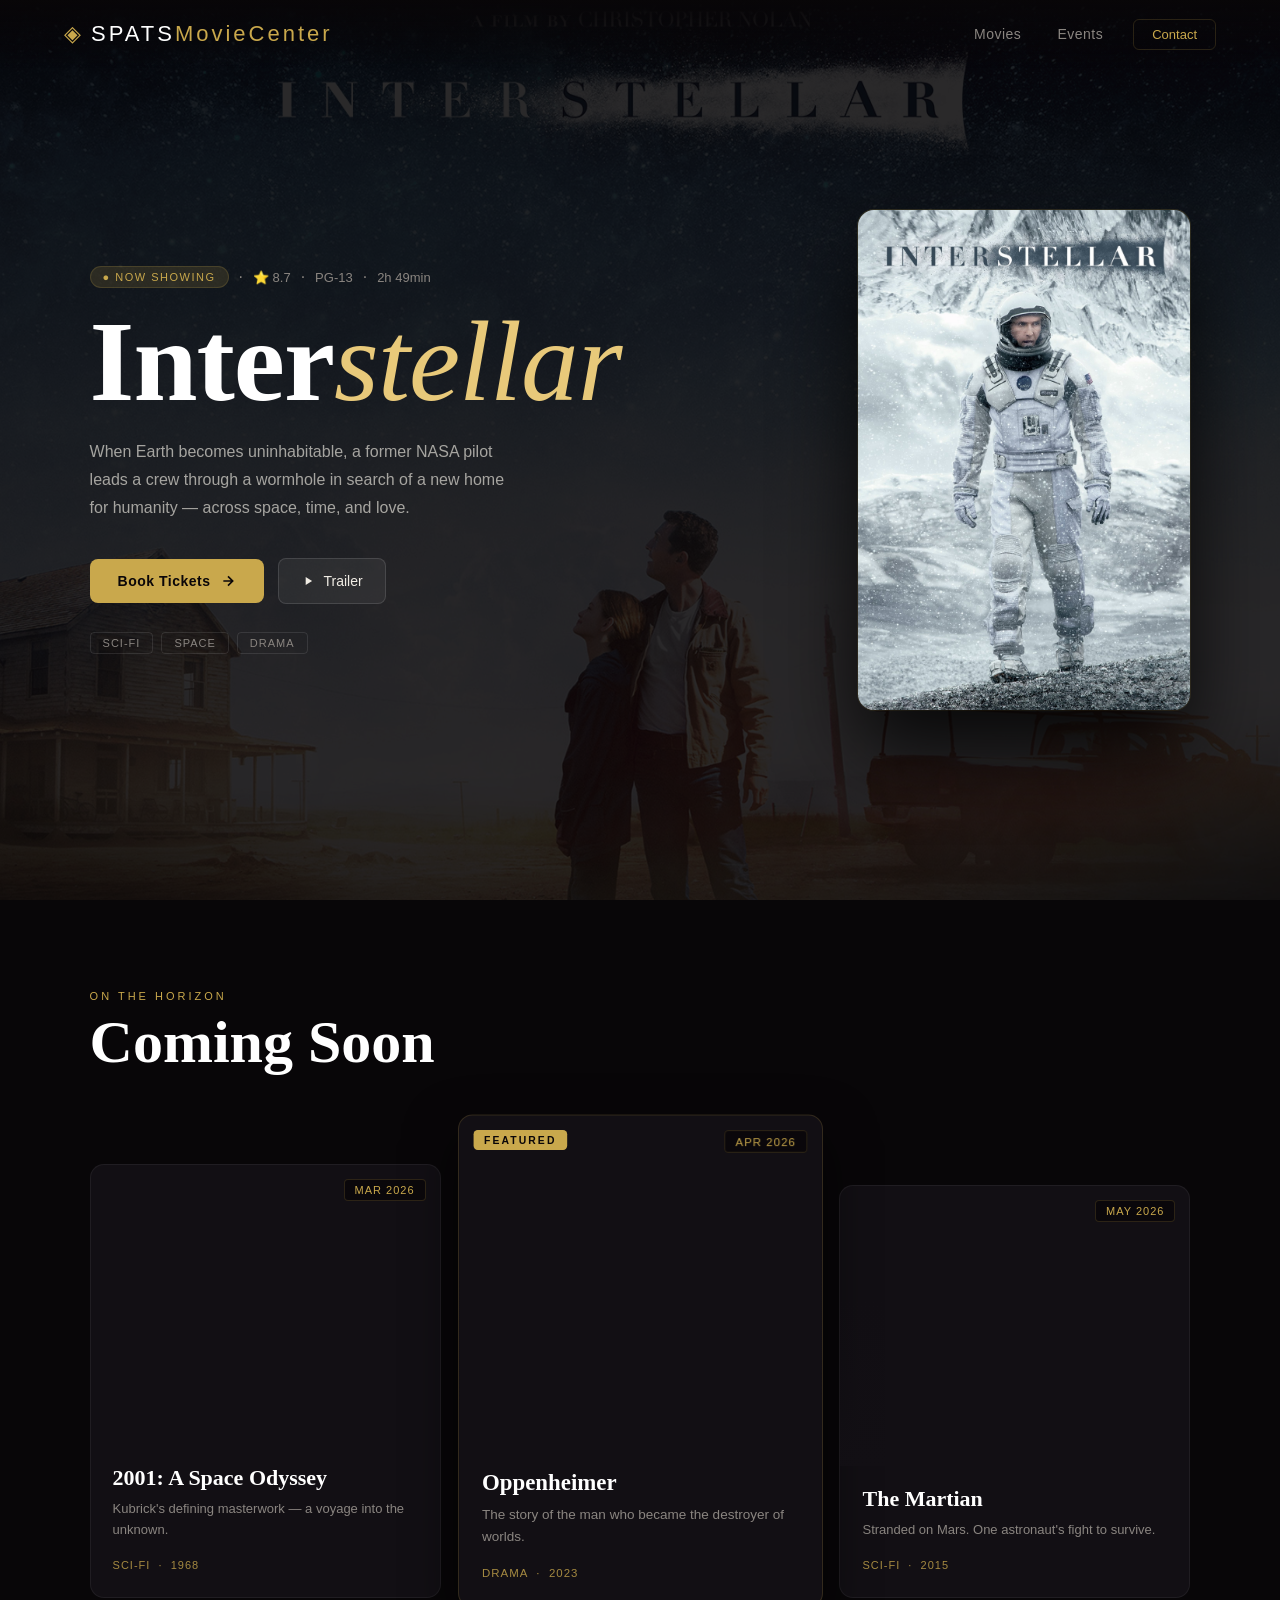
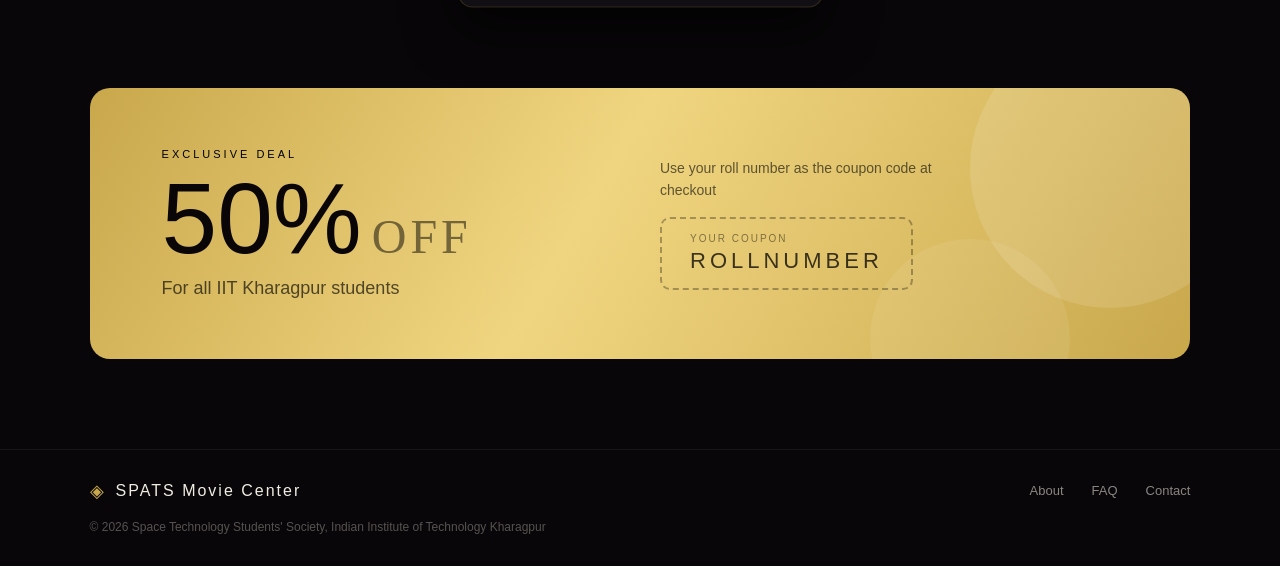
==== index.html @ d254f1b9 "Rename index2.html to index.html" ====
<!DOCTYPE html>
<html lang="en">
<head>
    <meta charset="UTF-8">
    <meta name="description" content="SPATS Movie Center">
    <title>SPATS Movie Center</title>
    <link rel="stylesheet" href="index.css">
</head>
<body>
    <header class="header" id="header">
        <a href="index2.html" class="logo">
            <span class="logo-icon">◈</span>
            <span class="logo-text">SPATS<em>MovieCenter</em></span>
        </a>
        <nav class="nav">
            <a href="#" class="nav-link">Movies</a>
            <a href="#" class="nav-link">Events</a>
            <a href="mailto:dhairyadubey567@gmail.com" class="nav-cta">Contact</a>
        </nav>
    </header>

    <section class="hero">
        <div class="hero-bg">
            <img src="background image.jpg" alt="" class="hero-bg-img">
        </div>

        <div class="hero-content">
            <div class="hero-meta">
                <span class="badge">● Now Showing</span>
                <span class="dot-sep">·</span>
                <span class="meta-item">⭐ 8.7</span>
                <span class="dot-sep">·</span>
                <span class="meta-item">PG-13</span>
                <span class="dot-sep">·</span>
                <span class="meta-item">2h 49min</span>
            </div>
            <h1 class="hero-title">Inter<em>stellar</em></h1>
            <p class="hero-synopsis">When Earth becomes uninhabitable, a former NASA pilot leads a crew through a wormhole in search of a new home for humanity — across space, time, and love.</p>
            <div class="hero-actions">
                <a href="booking.html" class="btn-primary">
                    Book Tickets
                    <svg width="16" height="16" viewBox="0 0 24 24" fill="none" stroke="currentColor" stroke-width="2.5"><path d="M5 12h14M12 5l7 7-7 7"/></svg>
                </a>
                <a href="https://youtu.be/zSWdZVtXT7E?si=IjNlCBzVn42P5jB4">
                    <button class="btn-ghost" >
                    <svg width="14" height="14" viewBox="0 0 24 24" fill="currentColor"><path d="M8 5v14l11-7z"/></svg>
                    Trailer
                    </button>
                </a>
            </div>
            <div class="hero-tags">
                <span>Sci-Fi</span>
                <span>Space</span>
                <span>Drama</span>
            </div>
        </div>

        <div class="hero-poster">
            <a href="booking.html">
                <div class="poster-wrap">
                    <img src="hero-image.jpg" alt="Interstellar" class="poster-img">
                   
                </div>
            </a>
        </div>

    </section>

    <section class="upcoming">
        <div class="section-header">
            <p class="hint">On the Horizon</p>
            <h2 class="section-title">Coming Soon</h2>
        </div>
        <div class="cards-grid">
            <article class="movie-card">
                <div class="card-img a-2001">
                    <div class="card-date">Mar 2026</div>
                </div>
                <div class="card-body">
                    <h3>2001: A Space Odyssey</h3>
                    <p>Kubrick's defining masterwork — a voyage into the unknown.</p>
                    <span class="card-genre">Sci-Fi &nbsp;·&nbsp; 1968</span>
                </div>
            </article>
            <article class="movie-card featured-card">
                <div class="card-img Oppenheimer">
                    <div class="card-date">Apr 2026</div>
                    <div class="featured-tag">Featured</div>
                </div>
                <div class="card-body">
                    <h3>Oppenheimer</h3>
                    <p>The story of the man who became the destroyer of worlds.</p>
                    <span class="card-genre">Drama &nbsp;·&nbsp; 2023</span>
                </div>
            </article>
            <article class="movie-card">
                <div class="card-img Martian">
                    <div class="card-date">May 2026</div>
                </div>
                <div class="card-body">
                    <h3>The Martian</h3>
                    <p>Stranded on Mars. One astronaut's fight to survive.</p>
                    <span class="card-genre">Sci-Fi &nbsp;·&nbsp; 2015</span>
                </div>
            </article>
        </div>
    </section>

    <section class="offer-banner">
        <div class="offer-inner">
            <div class="offer-left">
                <p class="hint" style="color:black">Exclusive Deal</p>
                <div class="offer-headline">
                    <span class="offer-pct">50%</span>
                    <span class="offer-off">OFF</span>
                </div>
                <p class="offer-sub">For all IIT Kharagpur students</p>
            </div>
            <div class="offer-right">
                <p class="offer-instruction">Use your roll number as the coupon code at checkout</p>
                <div class="coupon-box">
                    <span class="coupon-label">Your Coupon</span>
                    <span class="coupon-value">ROLLNUMBER</span>
                </div>
            </div>
        </div>
    </section>

    <footer class="footer">
        <div class="footer-inner">
            <div class="footer-brand">
                <span class="logo-icon">◈</span>
                <span>SPATS Movie Center</span>
            </div>
            <nav class="footer-nav">
                <a href="#">About</a>
                <a href="#">FAQ</a>
                <a href="mailto:dhairyadubey567@gmail.com">Contact</a>
            </nav>
            <p class="copyright">© 2026 Space Technology Students' Society, Indian Institute of Technology Kharagpur</p>
        </div>
    </footer>

    <script src="index-script.js"></script>
</body>
</html>
---- index.css ----
:root {
    --bg:        #080608;
    --bg-2:      #0e0b0f;
    --bg-card:   #120f14;
    --gold:      #c9a84c;
    --gold-lt:   #e8c97a;
    --gold-dim:  rgba(201,168,76,0.15);
    --text:      #f0ece4;
    --text-muted:#8a8580;
    --border:    rgba(201,168,76,0.18);
    --white:     #fff;
    --radius:    14px;
    --transition: 0.35s cubic-bezier(0.16,1,0.3,1);
}

*, *::before, *::after { margin:0; padding:0; box-sizing:border-box; }

html { scroll-behavior: smooth; }

body {
    background: var(--bg);
    font-family: 'DM Sans', sans-serif;
    color: var(--text);
    overflow-x: hidden;
}

.header {
    position: fixed;
    top: 0; left: 0; right: 0;
    z-index: 500;
    display: flex;
    align-items: center;
    justify-content: space-between;
    padding: 0 clamp(20px,5vw,72px);
    height: 68px;
    background: linear-gradient(180deg, rgba(8,6,8,0.98) 0%, rgba(8,6,8,0.0) 100%);
    transition: background var(--transition), backdrop-filter var(--transition);
}
.header.scrolled {
    background: rgba(8,6,8,0.96);
    backdrop-filter: blur(14px);
    border-bottom: 1px solid var(--border);
}

.logo {
    display: flex;
    align-items: center;
    gap: 10px;
    text-decoration: none;
    color: var(--text);
}
.logo-icon {
    font-size: 22px;
    color: var(--gold);
    line-height: 1;
}
.logo-text {
    font-family: sans-serif;
    font-size: 22px;
    letter-spacing: 3px;
    color: var(--white);
}
.logo-text em {
    font-style: normal;
    color: var(--gold);
}

.nav {
    display: flex;
    align-items: center;
    gap: 8px;
}
.nav-link {
    text-decoration: none;
    color: var(--text-muted);
    font-size: 14px;
    font-weight: 400;
    letter-spacing: 0.5px;
    padding: 6px 14px;
    border-radius: 6px;
    transition: color var(--transition);
}
.nav-link:hover { color: var(--text); }
.nav-cta {
    text-decoration: none;
    font-size: 13px;
    font-weight: 500;
    color: var(--gold);
    border: 1px solid var(--border);
    padding: 7px 18px;
    border-radius: 6px;
    margin-left: 8px;
    transition: background var(--transition), color var(--transition);
}
.nav-cta:hover {
    background: var(--gold-dim);
    color: var(--gold-lt);
}

.hero {
    position: relative;
    min-height: 100svh;
    display: flex;
    align-items: center;
    justify-content: space-between;
    padding: 100px clamp(24px,7vw,96px) 80px;
    gap: 40px;
    overflow: hidden;
}
.hero-bg {
    position: absolute;
    inset: 0;
}
.hero-bg-img {
    width: 100%;
    height: 100%;
    object-fit: cover;
    object-position: center 20%;
    opacity: 0.14;
    transform: scale(1.05);
    transition: transform 8s ease;
}


.hero-content {
    position: relative;
    z-index: 2;
    flex: 1 1 480px;
    max-width: 580px;
    animation: fade-up 1s cubic-bezier(0.16,1,0.3,1) both;
}
@keyframes fade-up {
    from { opacity:0; transform:translateY(30px); }
    to   { opacity:1; transform:translateY(0); }
}

.hero-meta {
    display: flex;
    align-items: center;
    gap: 10px;
    margin-bottom: 20px;
    flex-wrap: wrap;
}
.badge {
    font-size: 11px;
    font-weight: 500;
    letter-spacing: 1.5px;
    text-transform: uppercase;
    color: var(--gold);
    background: var(--gold-dim);
    border: 1px solid var(--border);
    padding: 4px 12px;
    border-radius: 20px;
}
.dot-sep { color: var(--text-muted); font-size: 16px; }
.meta-item { font-size: 13px; color: var(--text-muted); }

.hero-title {
    font-family: 'Cormorant Garamond', serif;
    font-size: clamp(64px, 9vw, 120px);
    font-weight: 600;
    line-height: 0.92;
    letter-spacing: -1px;
    color: var(--white);
    margin-bottom: 24px;
}
.hero-title em {
    font-style: italic;
    font-weight: 300;
    color: var(--gold-lt);
}

.hero-synopsis {
    font-size: clamp(14px,1.6vw,16px);
    line-height: 1.75;
    color: rgba(240,236,228,0.65);
    max-width: 420px;
    margin-bottom: 36px;
}

.hero-actions {
    display: flex;
    align-items: center;
    gap: 14px;
    flex-wrap: wrap;
    margin-bottom: 28px;
}

.btn-primary {
    display: inline-flex;
    align-items: center;
    gap: 10px;
    text-decoration: none;
    background: var(--gold);
    color: #0a0608;
    font-size: 14px;
    font-weight: 600;
    letter-spacing: 0.5px;
    padding: 14px 28px;
    border-radius: 8px;
    transition: background var(--transition), transform var(--transition), box-shadow var(--transition);
    box-shadow: 0 0 0 rgba(201,168,76,0);
}
.btn-primary:hover {
    background: var(--gold-lt);
    transform: translateY(-2px);
    box-shadow: 0 12px 32px rgba(201,168,76,0.35);
}

.btn-ghost {
    display: inline-flex;
    align-items: center;
    gap: 8px;
    background: rgba(255,255,255,0.06);
    border: 1px solid rgba(255,255,255,0.12);
    color: var(--text);
    font-size: 14px;
    font-family: 'DM Sans', sans-serif;
    font-weight: 400;
    padding: 14px 22px;
    border-radius: 8px;
    cursor: pointer;
    transition: background var(--transition), border-color var(--transition);
}
.btn-ghost:hover {
    background: rgba(255,255,255,0.1);
    border-color: rgba(255,255,255,0.2);
}

.hero-tags {
    display: flex;
    gap: 8px;
    flex-wrap: wrap;
}
.hero-tags span {
    font-size: 11px;
    letter-spacing: 1px;
    text-transform: uppercase;
    color: var(--text-muted);
    border: 1px solid rgba(255,255,255,0.1);
    padding: 4px 12px;
    border-radius: 4px;
}


.hero-poster {
    position: relative;
    z-index: 2;
    flex: 0 0 auto;
    animation: fade-up 1.1s 0.15s cubic-bezier(0.16,1,0.3,1) both;
}
.hero-poster a { display: block; }
.poster-wrap {
    position: relative;
    border-radius: 16px;
    overflow: hidden;
    box-shadow: 0 40px 80px rgba(0,0,0,0.8), 0 0 0 1px rgba(201,168,76,0.2);
}
.poster-img {
    display: block;
    width: clamp(200px, 26vw, 360px);
    aspect-ratio: 2/3;
    object-fit: cover;
    transition: transform 0.6s ease;
}
.poster-wrap:hover .poster-img { transform: scale(1.03); }


.upcoming {
    padding: clamp(60px,10vh,120px) clamp(24px,7vw,96px);
    position: relative;
}

.section-header {
    margin-bottom: 52px;
}
.hint {
    font-size: 11px;
    letter-spacing: 3px;
    text-transform: uppercase;
    color: var(--gold);
    margin-bottom: 10px;
}
.section-title {
    font-family: 'Cormorant Garamond', serif;
    font-size: clamp(36px,5vw,60px);
    font-weight: 600;
    color: var(--white);
    line-height: 1;
}

.cards-grid {
    display: grid;
    grid-template-columns: repeat(3, 1fr);
    gap: 24px;
    align-items: end;
}

.movie-card {
    background: var(--bg-card);
    border: 1px solid rgba(255,255,255,0.06);
    border-radius: var(--radius);
    overflow: hidden;
    cursor: pointer;
    transition: transform var(--transition), box-shadow var(--transition), border-color var(--transition);
}
.movie-card:hover {
    transform: translateY(-6px);
    box-shadow: 0 24px 60px rgba(0,0,0,0.7);
    border-color: var(--border);
}

.featured-card {
    transform: scale(1.04);
    border-color: var(--border);
    box-shadow: 0 20px 50px rgba(0,0,0,0.6);
}
.featured-card:hover {
    transform: scale(1.04) translateY(-6px);
}

.card-img {
    position: relative;
    height: 280px;
    background-size: cover;
    background-position: center top;
    overflow: hidden;
}
.card-img::after {
    content: '';
    position: absolute;
    bottom: 0; left: 0; right: 0;
    height: 60%;
    background: linear-gradient(transparent, rgba(18,15,20,0.95));
}
.a-2001 {
    background-image: url(https://i.pinimg.com/originals/8b/ee/c3/8beec3eebb80ba4d758aa7ba9daf0739.jpg);
}
.Oppenheimer {
    background-image: url(https://c8.alamy.com/comp/2T2GNYE/oppenheimer-cillian-murphy-poster-2T2GNYE.jpg);
    height: 320px;
}
.Martian {
    background-image: url(https://tse2.mm.bing.net/th/id/OIP.RZXt0v5ZnYUtTtNdzAMvlQHaK-?rs=1&pid=ImgDetMain&o=7&rm=3);
}
.card-date {
    position: absolute;
    top: 14px; right: 14px;
    z-index: 2;
    font-size: 11px;
    letter-spacing: 1px;
    text-transform: uppercase;
    background: rgba(8,6,8,0.75);
    border: 1px solid var(--border);
    color: var(--gold);
    padding: 4px 10px;
    border-radius: 4px;
    backdrop-filter: blur(4px);
}
.featured-tag {
    position: absolute;
    top: 14px; left: 14px;
    z-index: 2;
    font-size: 10px;
    letter-spacing: 2px;
    text-transform: uppercase;
    background: var(--gold);
    color: #0a0608;
    font-weight: 700;
    padding: 4px 10px;
    border-radius: 4px;
}
.card-body {
    padding: 20px 22px 24px;
}
.card-body h3 {
    font-family:  serif;
    font-size: 22px;
    font-weight: 600;
    color: var(--white);
    margin-bottom: 8px;
    line-height: 1.2;
}
.card-body p {
    font-size: 13px;
    color: var(--text-muted);
    line-height: 1.6;
    margin-bottom: 14px;
}
.card-genre {
    font-size: 11px;
    letter-spacing: 1px;
    text-transform: uppercase;
    color: var(--gold);
    opacity: 0.8;
}

.offer-banner {
    margin: 0 clamp(24px,7vw,96px) clamp(60px,10vh,120px);
    border-radius: 20px;
    overflow: hidden;
    background: linear-gradient(120deg, #c9a84c 0%, #f0d580 45%, #c9a84c 100%);
    position: relative;
}
.offer-inner {
    display: flex;
    align-items: center;
    justify-content: space-between;
    padding: clamp(36px,5vw,60px) clamp(32px,6vw,72px);
    gap: 40px;
    flex-wrap: wrap;
    position: relative;
    z-index: 2;
}
.offer-left { flex: 1; min-width: 200px; }
.offer-left .hint { color: rgba(0,0,0,0.5); margin-bottom: 8px; }
.offer-headline {
    display: flex;
    align-items: baseline;
    gap: 10px;
    line-height: 1;
    margin-bottom: 10px;
}
.offer-pct {
    font-family: 'Bebas Neue', sans-serif;
    font-size: clamp(64px,10vw,100px);
    color: #0a0608;
    line-height: 1;
}
.offer-off {
    font-family: 'Cormorant Garamond', serif;
    font-size: clamp(28px,4vw,48px);
    font-weight: 300;
    color: rgba(0,0,0,0.5);
    letter-spacing: 4px;
}
.offer-sub {
    font-size: clamp(14px,2vw,18px);
    color: rgba(0,0,0,0.65);
    font-weight: 400;
}

.offer-right {
    flex: 1;
    min-width: 220px;
    display: flex;
    flex-direction: column;
    align-items: flex-start;
    gap: 16px;
}
.offer-instruction {
    font-size: 14px;
    color: rgba(0,0,0,0.6);
    max-width: 280px;
    line-height: 1.6;
}
.coupon-box {
    border: 2px dashed rgba(0,0,0,0.3);
    border-radius: 10px;
    padding: 14px 28px;
    display: flex;
    flex-direction: column;
    gap: 4px;
}
.coupon-label {
    font-size: 10px;
    letter-spacing: 2px;
    text-transform: uppercase;
    color: rgba(0,0,0,0.45);
}
.coupon-value {
    font-family: 'Bebas Neue', sans-serif;
    font-size: 22px;
    letter-spacing: 4px;
    color: rgba(0,0,0,0.75);
}

/* decorative shape */
.offer-banner::before {
    content: '';
    position: absolute;
    top: -60px; right: -60px;
    width: 280px;
    height: 280px;
    border-radius: 50%;
    background: rgba(255,255,255,0.12);
    pointer-events: none;
}
.offer-banner::after {
    content: '';
    position: absolute;
    bottom: -80px; right: 120px;
    width: 200px;
    height: 200px;
    border-radius: 50%;
    background: rgba(255,255,255,0.07);
    pointer-events: none;
}

.footer {
    border-top: 1px solid rgba(255,255,255,0.06);
    padding: 32px clamp(24px,7vw,96px);
}
.footer-inner {
    display: flex;
    align-items: center;
    justify-content: space-between;
    flex-wrap: wrap;
    gap: 20px;
}
.footer-brand {
    display: flex;
    align-items: center;
    gap: 10px;
    font-family: 'Bebas Neue', sans-serif;
    font-size: 16px;
    letter-spacing: 2px;
    color: var(--text);
}
.footer-brand .logo-icon { color: var(--gold); font-size: 18px; }
.footer-nav {
    display: flex;
    gap: 28px;
    flex-wrap: wrap;
}
.footer-nav a {
    text-decoration: none;
    font-size: 13px;
    color: var(--text-muted);
    transition: color 0.2s;
}
.footer-nav a:hover { color: var(--gold); }
.copyright {
    font-size: 12px;
    color: rgba(138,133,128,0.6);
    width: 100%;
}


@media (max-width: 1000px) {
    .hero {
        flex-direction: column;
        justify-content: flex-end;
        padding-bottom: 60px;
    }
    .hero-content {
        max-width: 100%;
        order: 2;
    }
    .hero-poster {
        order: 1;
        max-width: 100%;
    }
    .hero-bg-img { opacity: 0.22; }
    .cards-grid {
        display: flex;
        flex-direction: column;
        align-items: center;
        justify-content: center;
    }
}

@media (max-width: 920px) {
    .cards-grid { max-width: 100%; }
    .offer-inner {
        flex-direction: column;
        gap: 24px;
    }
    .offer-right { width: 100%; }
    .footer-inner { flex-direction: column; align-items: flex-start; gap: 16px; }
    .footer-nav { gap: 18px; }
}

@media (max-width: 480px) {
    .hero-title { font-size: 56px; }
    .hero-actions { flex-direction: column;  }
    .btn-primary, .btn-ghost { width: 100%; justify-content: center; }
}
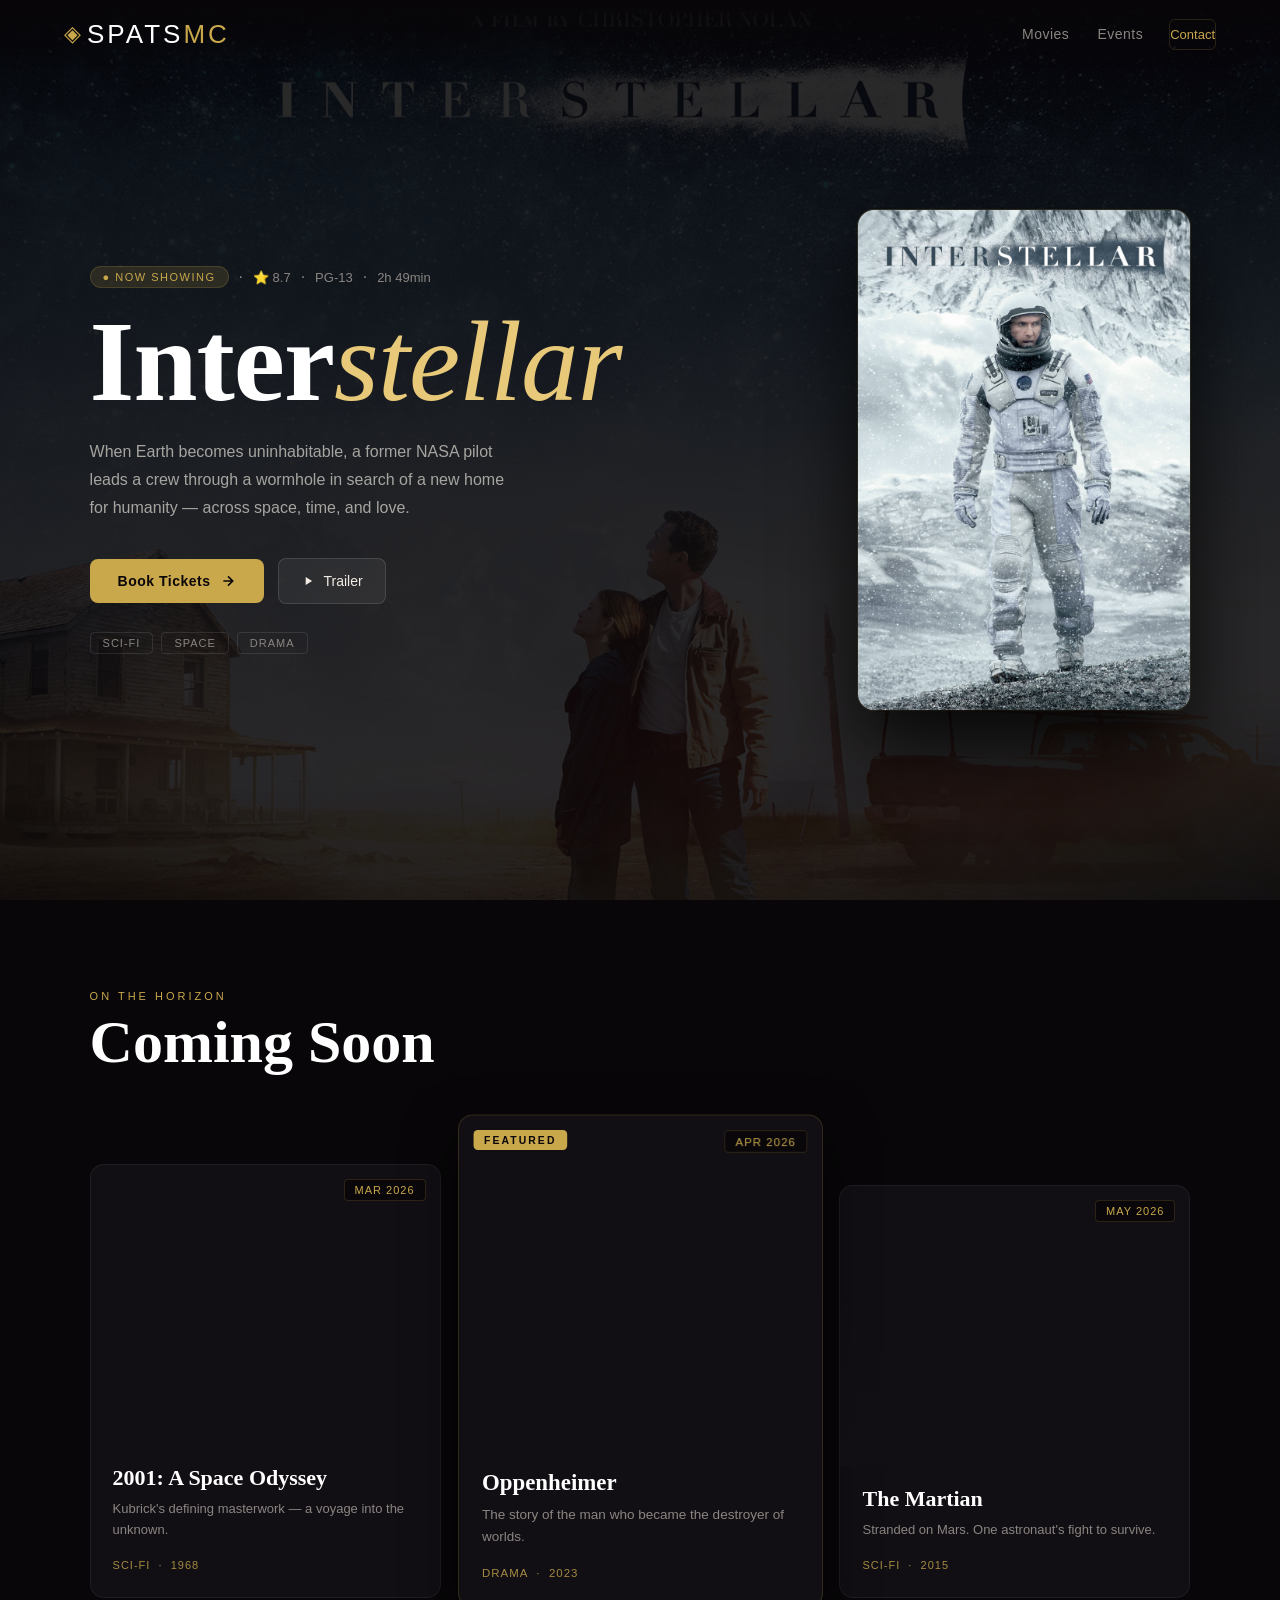
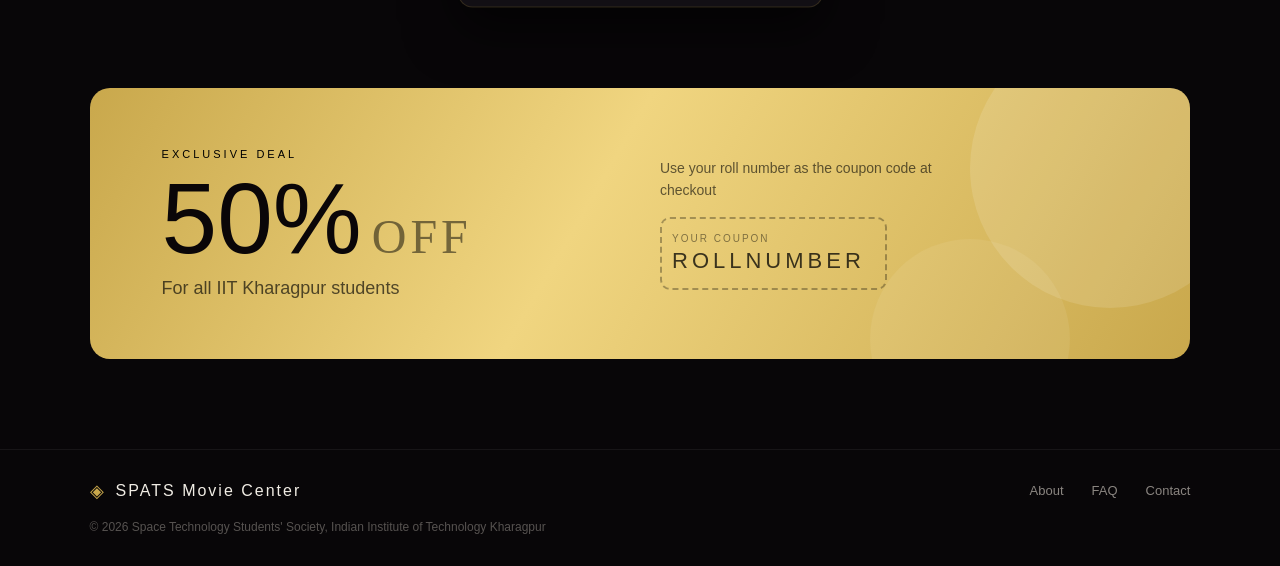
==== commit 94c290ca: "Update logo text and trailer button in index.html" ====
--- a/index.html
+++ b/index.html
@@ -3,6 +3,7 @@
 <head>
     <meta charset="UTF-8">
     <meta name="description" content="SPATS Movie Center">
+    <meta name="viewport" content="width=device-width,initial-scale=1.0">
     <title>SPATS Movie Center</title>
     <link rel="stylesheet" href="index.css">
 </head>
@@ -10,7 +11,7 @@
     <header class="header" id="header">
         <a href="index2.html" class="logo">
             <span class="logo-icon">◈</span>
-            <span class="logo-text">SPATS<em>MovieCenter</em></span>
+            <span class="logo-text">SPATS<em>MC</em></span>
         </a>
         <nav class="nav">
             <a href="#" class="nav-link">Movies</a>
@@ -43,8 +44,8 @@
                 </a>
                 <a href="https://youtu.be/zSWdZVtXT7E?si=IjNlCBzVn42P5jB4">
                     <button class="btn-ghost" >
-                    <svg width="14" height="14" viewBox="0 0 24 24" fill="currentColor"><path d="M8 5v14l11-7z"/></svg>
-                    Trailer
+                        <svg width="14" height="14" viewBox="0 0 24 24" fill="currentColor"><path d="M8 5v14l11-7z"/></svg>
+                        Trailer
                     </button>
                 </a>
             </div>
--- a/index.css
+++ b/index.css
@@ -31,7 +31,7 @@
     display: flex;
     align-items: center;
     justify-content: space-between;
-    padding: 0 clamp(20px,5vw,72px);
+    padding: 0 clamp(0px,5vw,72px);
     height: 68px;
     background: linear-gradient(180deg, rgba(8,6,8,0.98) 0%, rgba(8,6,8,0.0) 100%);
     transition: background var(--transition), backdrop-filter var(--transition);
@@ -45,7 +45,7 @@
 .logo {
     display: flex;
     align-items: center;
-    gap: 10px;
+    gap: 6px;
     text-decoration: none;
     color: var(--text);
 }
@@ -56,9 +56,10 @@
 }
 .logo-text {
     font-family: sans-serif;
-    font-size: 22px;
+    font-size: clamp(16px,3vw,26px);
     letter-spacing: 3px;
     color: var(--white);
+    margin-right: 2px;
 }
 .logo-text em {
     font-style: normal;
@@ -76,7 +77,7 @@
     font-size: 14px;
     font-weight: 400;
     letter-spacing: 0.5px;
-    padding: 6px 14px;
+    padding: 6px clamp(2px,2vw,10px);
     border-radius: 6px;
     transition: color var(--transition);
 }
@@ -87,7 +88,7 @@
     font-weight: 500;
     color: var(--gold);
     border: 1px solid var(--border);
-    padding: 7px 18px;
+    padding: 7px 0px;
     border-radius: 6px;
     margin-left: 8px;
     transition: background var(--transition), color var(--transition);
@@ -457,7 +458,7 @@
 .coupon-box {
     border: 2px dashed rgba(0,0,0,0.3);
     border-radius: 10px;
-    padding: 14px 28px;
+    padding: 14px 20px 14px 10px;
     display: flex;
     flex-direction: column;
     gap: 4px;
@@ -570,9 +571,13 @@
     .footer-inner { flex-direction: column; align-items: flex-start; gap: 16px; }
     .footer-nav { gap: 18px; }
 }
+    
 
 @media (max-width: 480px) {
     .hero-title { font-size: 56px; }
     .hero-actions { flex-direction: column;  }
     .btn-primary, .btn-ghost { width: 100%; justify-content: center; }
-}
+    .nav{
+        gap: 0px;
+    }
+}
